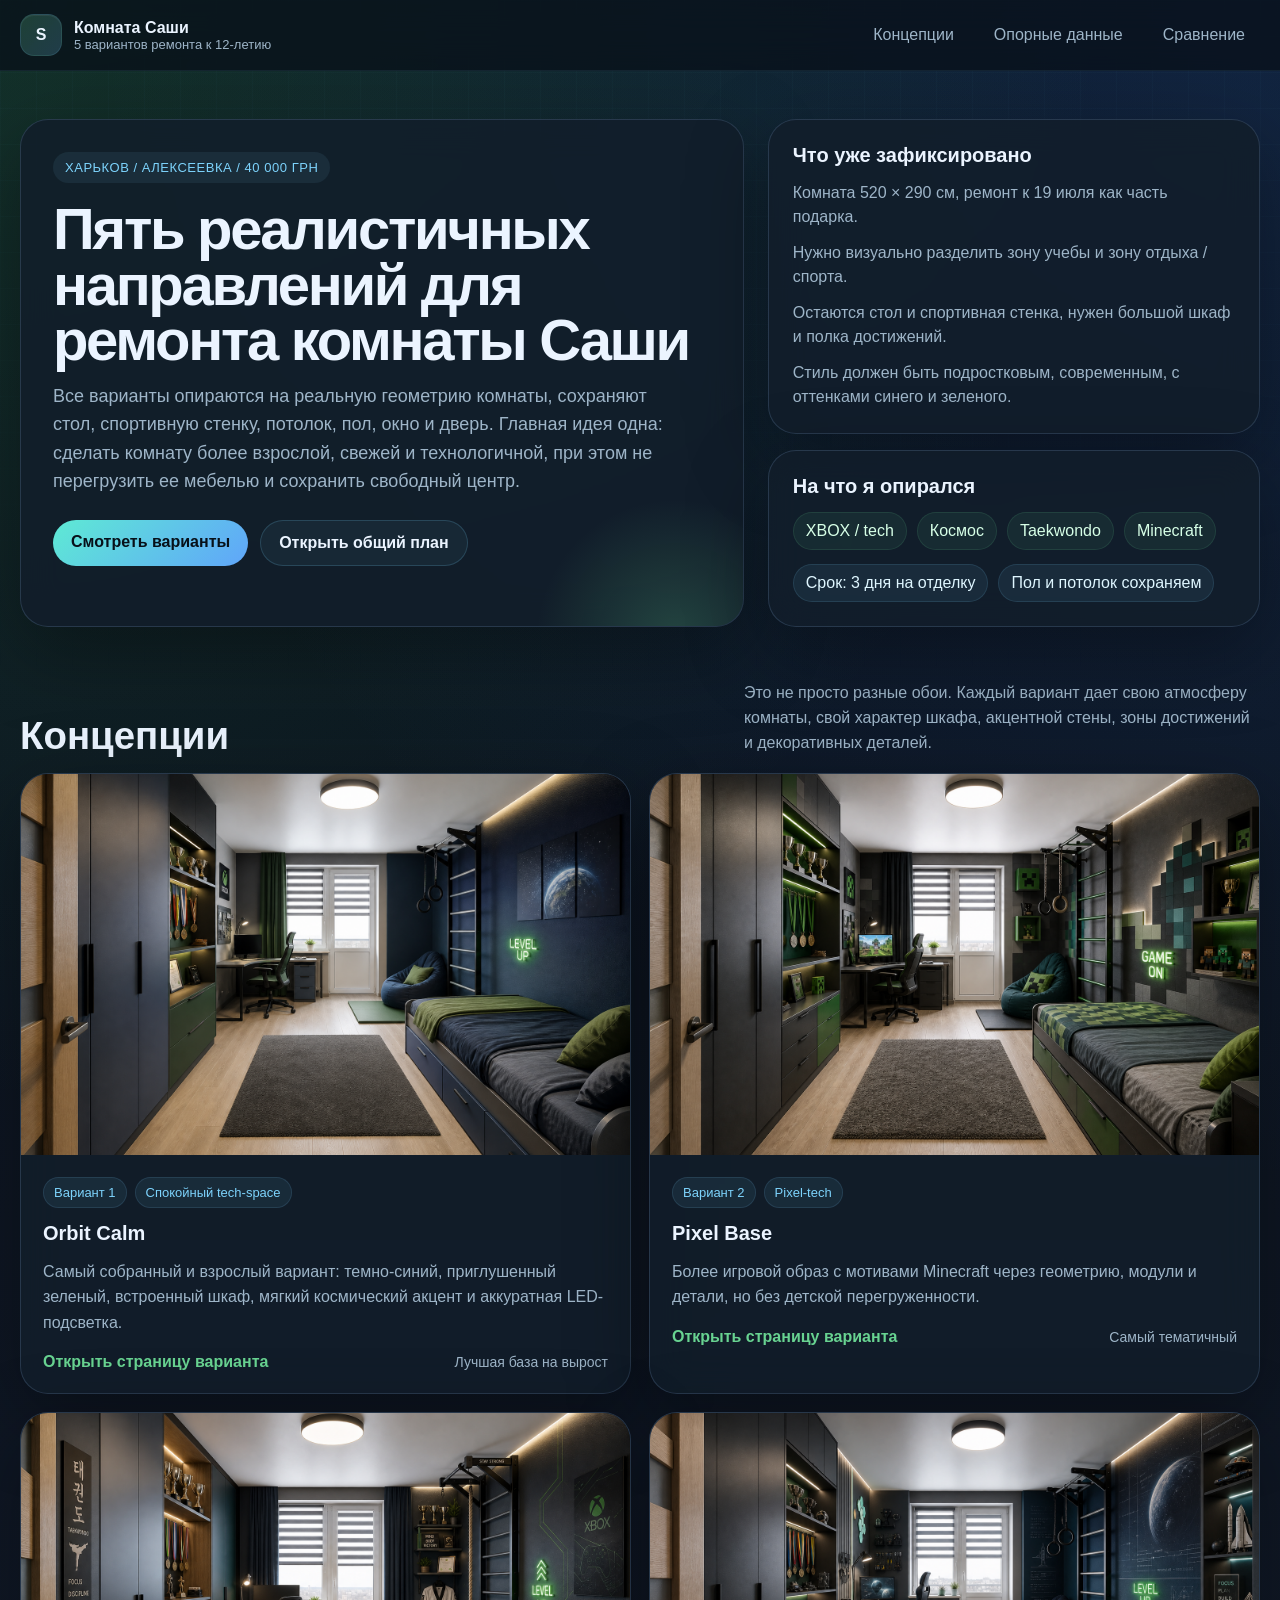
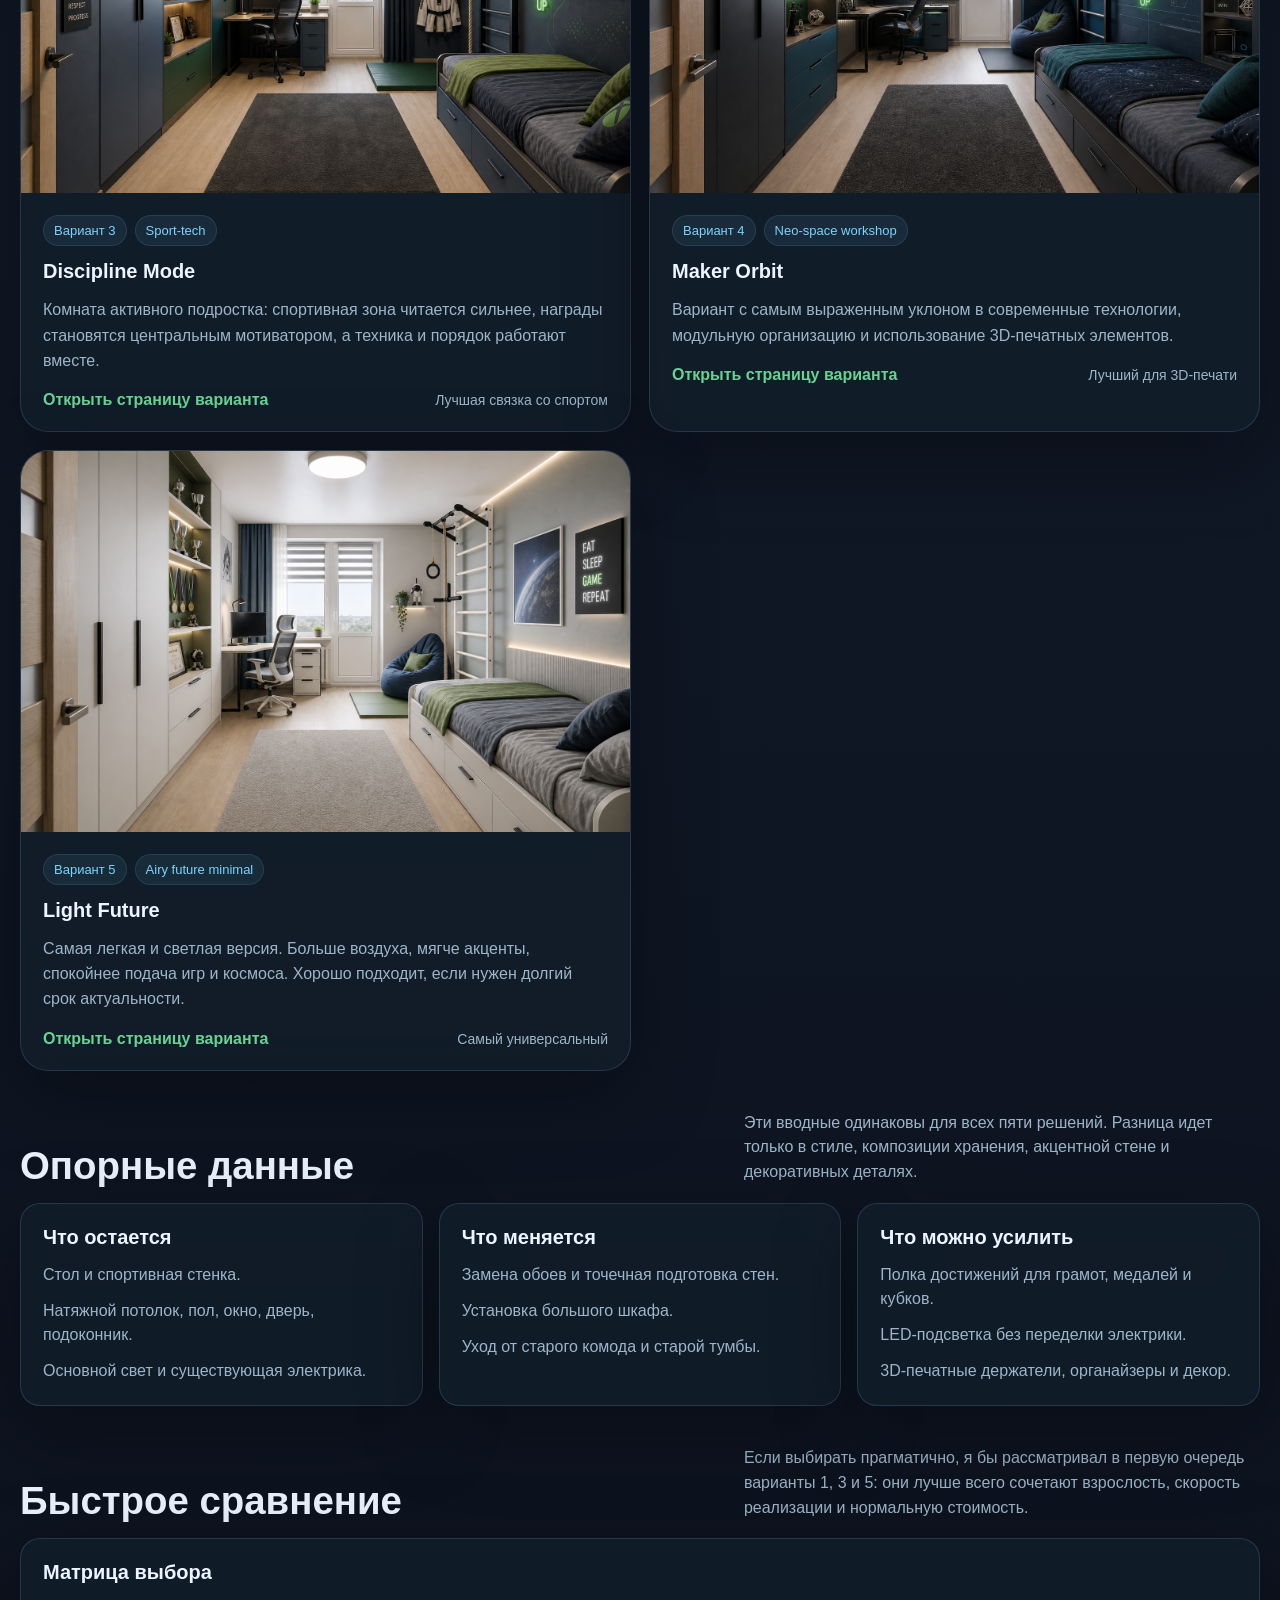
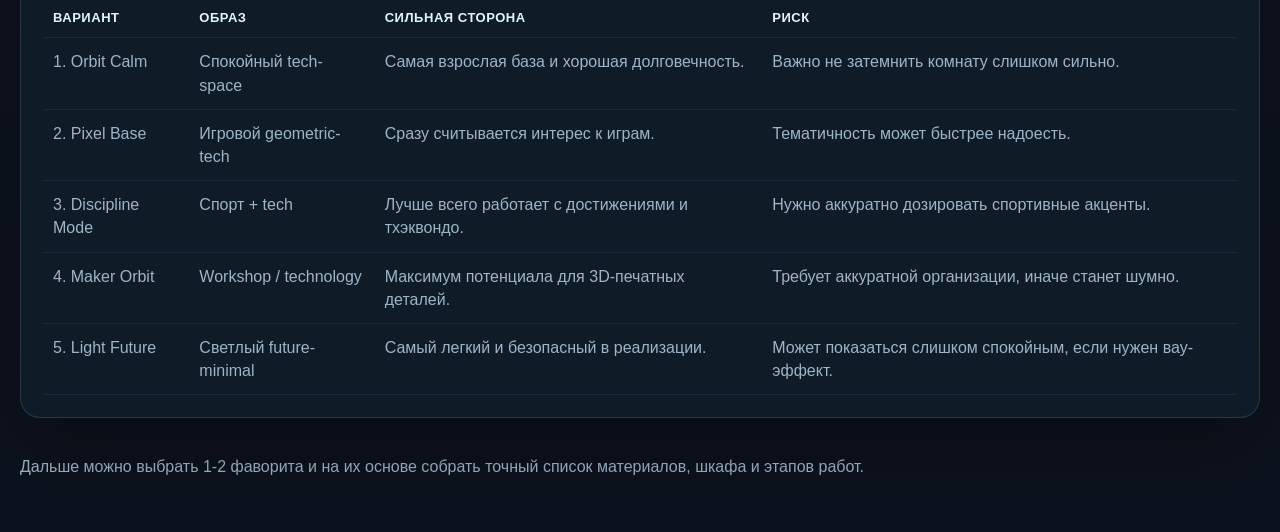
==== web-project/index.html @ 1c7a0336 "Prepare static site for GitHub Pages" ====
<!doctype html>
<html lang="ru">
  <head>
    <meta charset="UTF-8" />
    <meta name="viewport" content="width=device-width, initial-scale=1.0" />
    <title>Ремонт комнаты Саши: 5 концепций</title>
    <link rel="stylesheet" href="./styles.css" />
  </head>
  <body>
    <header class="topbar">
      <div class="shell topbar-inner">
        <div class="brand">
          <div class="brand-mark">S</div>
          <div class="brand-copy">
            <strong>Комната Саши</strong>
            <span>5 вариантов ремонта к 12-летию</span>
          </div>
        </div>
        <nav class="nav">
          <a href="#concepts">Концепции</a>
          <a href="#facts">Опорные данные</a>
          <a href="#compare">Сравнение</a>
        </nav>
      </div>
    </header>

    <main class="shell">
      <section class="hero">
        <article class="hero-card">
          <span class="eyebrow">Харьков / Алексеевка / 40 000 грн</span>
          <h1>Пять реалистичных направлений для ремонта комнаты Саши</h1>
          <p class="lead">
            Все варианты опираются на реальную геометрию комнаты, сохраняют стол, спортивную стенку,
            потолок, пол, окно и дверь. Главная идея одна: сделать комнату более взрослой, свежей и
            технологичной, при этом не перегрузить ее мебелью и сохранить свободный центр.
          </p>
          <div class="hero-actions">
            <a class="button" href="#concepts">Смотреть варианты</a>
            <a class="button-secondary" href="./plan.html">Открыть общий план</a>
          </div>
        </article>

        <div class="hero-side">
          <section class="summary-card">
            <h3>Что уже зафиксировано</h3>
            <ul class="summary-list">
              <li>Комната 520 × 290 см, ремонт к 19 июля как часть подарка.</li>
              <li>Нужно визуально разделить зону учебы и зону отдыха / спорта.</li>
              <li>Остаются стол и спортивная стенка, нужен большой шкаф и полка достижений.</li>
              <li>Стиль должен быть подростковым, современным, с оттенками синего и зеленого.</li>
            </ul>
          </section>

          <section class="summary-card">
            <h3>На что я опирался</h3>
            <div class="tag-row">
              <span class="tag">XBOX / tech</span>
              <span class="tag">Космос</span>
              <span class="tag">Taekwondo</span>
              <span class="tag">Minecraft</span>
            </div>
            <div class="stat-row" style="margin-top: 14px">
              <span class="stat">Срок: 3 дня на отделку</span>
              <span class="stat">Пол и потолок сохраняем</span>
            </div>
          </section>
        </div>
      </section>

      <section class="section" id="concepts">
        <div class="section-head">
          <div>
            <h2>Концепции</h2>
          </div>
          <p>
            Это не просто разные обои. Каждый вариант дает свою атмосферу комнаты, свой характер
            шкафа, акцентной стены, зоны достижений и декоративных деталей.
          </p>
        </div>

        <div class="concept-grid">
          <article class="concept-card">
            <img class="concept-cover" src="./assets/visuals/variant-1/view-1.png" alt="Вариант 1" />
            <div class="concept-body">
              <div class="concept-meta">
                <span class="pill">Вариант 1</span>
                <span class="pill">Спокойный tech-space</span>
              </div>
              <h3>Orbit Calm</h3>
              <p>
                Самый собранный и взрослый вариант: темно-синий, приглушенный зеленый, встроенный
                шкаф, мягкий космический акцент и аккуратная LED-подсветка.
              </p>
              <div class="card-actions">
                <a class="card-link" href="./variant-1.html">Открыть страницу варианта</a>
                <span class="compact-note">Лучшая база на вырост</span>
              </div>
            </div>
          </article>

          <article class="concept-card">
            <img class="concept-cover" src="./assets/visuals/variant-2/view-1.png" alt="Вариант 2" />
            <div class="concept-body">
              <div class="concept-meta">
                <span class="pill">Вариант 2</span>
                <span class="pill">Pixel-tech</span>
              </div>
              <h3>Pixel Base</h3>
              <p>
                Более игровой образ с мотивами Minecraft через геометрию, модули и детали, но без
                детской перегруженности.
              </p>
              <div class="card-actions">
                <a class="card-link" href="./variant-2.html">Открыть страницу варианта</a>
                <span class="compact-note">Самый тематичный</span>
              </div>
            </div>
          </article>

          <article class="concept-card">
            <img class="concept-cover" src="./assets/visuals/variant-3/view-1.png" alt="Вариант 3" />
            <div class="concept-body">
              <div class="concept-meta">
                <span class="pill">Вариант 3</span>
                <span class="pill">Sport-tech</span>
              </div>
              <h3>Discipline Mode</h3>
              <p>
                Комната активного подростка: спортивная зона читается сильнее, награды становятся
                центральным мотиватором, а техника и порядок работают вместе.
              </p>
              <div class="card-actions">
                <a class="card-link" href="./variant-3.html">Открыть страницу варианта</a>
                <span class="compact-note">Лучшая связка со спортом</span>
              </div>
            </div>
          </article>

          <article class="concept-card">
            <img class="concept-cover" src="./assets/visuals/variant-4/view-1.png" alt="Вариант 4" />
            <div class="concept-body">
              <div class="concept-meta">
                <span class="pill">Вариант 4</span>
                <span class="pill">Neo-space workshop</span>
              </div>
              <h3>Maker Orbit</h3>
              <p>
                Вариант с самым выраженным уклоном в современные технологии, модульную организацию и
                использование 3D-печатных элементов.
              </p>
              <div class="card-actions">
                <a class="card-link" href="./variant-4.html">Открыть страницу варианта</a>
                <span class="compact-note">Лучший для 3D-печати</span>
              </div>
            </div>
          </article>

          <article class="concept-card">
            <img class="concept-cover" src="./assets/visuals/variant-5/view-1.png" alt="Вариант 5" />
            <div class="concept-body">
              <div class="concept-meta">
                <span class="pill">Вариант 5</span>
                <span class="pill">Airy future minimal</span>
              </div>
              <h3>Light Future</h3>
              <p>
                Самая легкая и светлая версия. Больше воздуха, мягче акценты, спокойнее подача игр и
                космоса. Хорошо подходит, если нужен долгий срок актуальности.
              </p>
              <div class="card-actions">
                <a class="card-link" href="./variant-5.html">Открыть страницу варианта</a>
                <span class="compact-note">Самый универсальный</span>
              </div>
            </div>
          </article>
        </div>
      </section>

      <section class="section" id="facts">
        <div class="section-head">
          <div>
            <h2>Опорные данные</h2>
          </div>
          <p>
            Эти вводные одинаковы для всех пяти решений. Разница идет только в стиле, композиции
            хранения, акцентной стене и декоративных деталях.
          </p>
        </div>

        <div class="facts">
          <article class="fact-card">
            <h3>Что остается</h3>
            <ul class="bullet-list">
              <li>Стол и спортивная стенка.</li>
              <li>Натяжной потолок, пол, окно, дверь, подоконник.</li>
              <li>Основной свет и существующая электрика.</li>
            </ul>
          </article>

          <article class="fact-card">
            <h3>Что меняется</h3>
            <ul class="bullet-list">
              <li>Замена обоев и точечная подготовка стен.</li>
              <li>Установка большого шкафа.</li>
              <li>Уход от старого комода и старой тумбы.</li>
            </ul>
          </article>

          <article class="fact-card">
            <h3>Что можно усилить</h3>
            <ul class="bullet-list">
              <li>Полка достижений для грамот, медалей и кубков.</li>
              <li>LED-подсветка без переделки электрики.</li>
              <li>3D-печатные держатели, органайзеры и декор.</li>
            </ul>
          </article>
        </div>
      </section>

      <section class="section" id="compare">
        <div class="section-head">
          <div>
            <h2>Быстрое сравнение</h2>
          </div>
          <p>
            Если выбирать прагматично, я бы рассматривал в первую очередь варианты 1, 3 и 5: они
            лучше всего сочетают взрослость, скорость реализации и нормальную стоимость.
          </p>
        </div>

        <article class="matrix">
          <h3>Матрица выбора</h3>
          <table class="matrix-table">
            <thead>
              <tr>
                <th>Вариант</th>
                <th>Образ</th>
                <th>Сильная сторона</th>
                <th>Риск</th>
              </tr>
            </thead>
            <tbody>
              <tr>
                <td>1. Orbit Calm</td>
                <td>Спокойный tech-space</td>
                <td>Самая взрослая база и хорошая долговечность.</td>
                <td>Важно не затемнить комнату слишком сильно.</td>
              </tr>
              <tr>
                <td>2. Pixel Base</td>
                <td>Игровой geometric-tech</td>
                <td>Сразу считывается интерес к играм.</td>
                <td>Тематичность может быстрее надоесть.</td>
              </tr>
              <tr>
                <td>3. Discipline Mode</td>
                <td>Спорт + tech</td>
                <td>Лучше всего работает с достижениями и тхэквондо.</td>
                <td>Нужно аккуратно дозировать спортивные акценты.</td>
              </tr>
              <tr>
                <td>4. Maker Orbit</td>
                <td>Workshop / technology</td>
                <td>Максимум потенциала для 3D-печатных деталей.</td>
                <td>Требует аккуратной организации, иначе станет шумно.</td>
              </tr>
              <tr>
                <td>5. Light Future</td>
                <td>Светлый future-minimal</td>
                <td>Самый легкий и безопасный в реализации.</td>
                <td>Может показаться слишком спокойным, если нужен вау-эффект.</td>
              </tr>
            </tbody>
          </table>
        </article>
      </section>
    </main>

    <footer class="footer shell">
      <p>Дальше можно выбрать 1-2 фаворита и на их основе собрать точный список материалов, шкафа и этапов работ.</p>
    </footer>
  </body>
</html>
---- web-project/styles.css ----
:root {
  --bg: #0f1722;
  --bg-soft: #182433;
  --panel: rgba(18, 30, 43, 0.86);
  --panel-strong: rgba(11, 20, 31, 0.94);
  --line: rgba(153, 199, 255, 0.16);
  --text: #ebf4ff;
  --muted: #9eb5c8;
  --green: #68d391;
  --green-soft: rgba(104, 211, 145, 0.14);
  --blue: #7dd3fc;
  --blue-soft: rgba(125, 211, 252, 0.12);
  --amber: #f7c46c;
  --shadow: 0 24px 80px rgba(0, 0, 0, 0.34);
  --radius-xl: 28px;
  --radius-lg: 20px;
  --radius-md: 14px;
  --font-display: "Segoe UI", "Trebuchet MS", sans-serif;
  --font-body: "Segoe UI", "Arial", sans-serif;
  --max: 1240px;
}

* {
  box-sizing: border-box;
}

html {
  scroll-behavior: smooth;
}

body {
  margin: 0;
  font-family: var(--font-body);
  color: var(--text);
  background:
    radial-gradient(circle at top left, rgba(74, 222, 128, 0.16), transparent 28%),
    radial-gradient(circle at top right, rgba(59, 130, 246, 0.18), transparent 30%),
    linear-gradient(180deg, #09111a 0%, #101826 46%, #0c121d 100%);
  min-height: 100vh;
}

body::before {
  content: "";
  position: fixed;
  inset: 0;
  pointer-events: none;
  background-image:
    linear-gradient(rgba(125, 211, 252, 0.04) 1px, transparent 1px),
    linear-gradient(90deg, rgba(125, 211, 252, 0.04) 1px, transparent 1px);
  background-size: 36px 36px;
  mask-image: linear-gradient(180deg, rgba(255, 255, 255, 0.65), transparent 80%);
}

a {
  color: inherit;
  text-decoration: none;
}

img {
  display: block;
  max-width: 100%;
}

.shell {
  width: min(var(--max), calc(100% - 32px));
  margin: 0 auto;
}

.topbar {
  position: sticky;
  top: 0;
  z-index: 20;
  backdrop-filter: blur(16px);
  background: rgba(9, 17, 26, 0.76);
  border-bottom: 1px solid rgba(125, 211, 252, 0.08);
}

.topbar-inner {
  display: flex;
  align-items: center;
  justify-content: space-between;
  gap: 16px;
  padding: 14px 0;
}

.brand {
  display: flex;
  align-items: center;
  gap: 12px;
}

.brand-mark {
  width: 42px;
  height: 42px;
  border-radius: 14px;
  display: grid;
  place-items: center;
  background: linear-gradient(135deg, rgba(104, 211, 145, 0.22), rgba(125, 211, 252, 0.2));
  border: 1px solid rgba(125, 211, 252, 0.12);
  box-shadow: inset 0 1px 0 rgba(255, 255, 255, 0.06);
  font-weight: 800;
}

.brand-copy strong,
.hero h1,
.section-head h2,
.variant-hero h1 {
  font-family: var(--font-display);
}

.brand-copy span {
  display: block;
  color: var(--muted);
  font-size: 13px;
}

.nav {
  display: flex;
  align-items: center;
  gap: 10px;
  flex-wrap: wrap;
}

.nav a,
.ghost-link {
  padding: 10px 14px;
  border-radius: 999px;
  color: var(--muted);
  border: 1px solid transparent;
  transition: 180ms ease;
}

.nav a:hover,
.ghost-link:hover {
  color: var(--text);
  border-color: rgba(125, 211, 252, 0.16);
  background: rgba(125, 211, 252, 0.06);
}

.hero {
  padding: 48px 0 28px;
  display: grid;
  grid-template-columns: minmax(0, 1.25fr) minmax(340px, 0.85fr);
  gap: 24px;
  align-items: stretch;
}

.hero-card,
.panel,
.concept-card,
.variant-hero,
.gallery-card,
.fact-card,
.matrix,
.summary-card,
.modal-sheet {
  background: var(--panel);
  border: 1px solid var(--line);
  box-shadow: var(--shadow);
  backdrop-filter: blur(18px);
}

.hero-card {
  padding: 32px;
  border-radius: var(--radius-xl);
  position: relative;
  overflow: hidden;
}

.hero-card::after {
  content: "";
  position: absolute;
  inset: auto -10% -30% auto;
  width: 280px;
  height: 280px;
  border-radius: 50%;
  background: radial-gradient(circle, rgba(104, 211, 145, 0.22), transparent 70%);
}

.eyebrow {
  display: inline-flex;
  align-items: center;
  gap: 8px;
  padding: 8px 12px;
  border-radius: 999px;
  background: rgba(125, 211, 252, 0.08);
  color: var(--blue);
  font-size: 13px;
  letter-spacing: 0.04em;
  text-transform: uppercase;
}

.hero h1,
.variant-hero h1 {
  margin: 18px 0 14px;
  font-size: clamp(34px, 5vw, 58px);
  line-height: 0.96;
  letter-spacing: -0.04em;
}

.lead {
  margin: 0;
  max-width: 62ch;
  color: var(--muted);
  font-size: 18px;
  line-height: 1.58;
}

.hero-actions {
  margin-top: 24px;
  display: flex;
  gap: 12px;
  flex-wrap: wrap;
}

.button,
.button-secondary {
  border-radius: 999px;
  padding: 13px 18px;
  font-weight: 700;
  transition: transform 180ms ease, border-color 180ms ease, background 180ms ease;
}

.button {
  background: linear-gradient(135deg, #5eead4, #60a5fa);
  color: #071019;
}

.button-secondary {
  border: 1px solid rgba(125, 211, 252, 0.18);
  color: var(--text);
  background: rgba(125, 211, 252, 0.06);
}

.button:hover,
.button-secondary:hover {
  transform: translateY(-1px);
}

.hero-side {
  display: grid;
  gap: 16px;
}

.summary-card {
  border-radius: var(--radius-xl);
  padding: 24px;
}

.summary-card h3,
.concept-card h3,
.fact-card h3,
.gallery-card h3,
.matrix h3 {
  margin: 0 0 14px;
  font-size: 20px;
}

.summary-list,
.bullet-list,
.matrix-list {
  margin: 0;
  padding: 0;
  list-style: none;
  display: grid;
  gap: 12px;
}

.summary-list li,
.bullet-list li,
.matrix-list li {
  color: var(--muted);
  line-height: 1.5;
}

.tag-row,
.stat-row {
  display: flex;
  flex-wrap: wrap;
  gap: 10px;
}

.tag,
.stat {
  display: inline-flex;
  align-items: center;
  gap: 8px;
  padding: 9px 12px;
  border-radius: 999px;
  background: rgba(104, 211, 145, 0.08);
  color: #d7ffe7;
  border: 1px solid rgba(104, 211, 145, 0.12);
}

.stat {
  background: rgba(125, 211, 252, 0.08);
  color: #dff6ff;
  border-color: rgba(125, 211, 252, 0.12);
}

.section {
  padding: 26px 0 14px;
}

.section-head {
  display: flex;
  justify-content: space-between;
  gap: 18px;
  align-items: end;
  margin-bottom: 18px;
}

.section-head h2 {
  margin: 0;
  font-size: clamp(28px, 3vw, 40px);
  line-height: 1;
}

.section-head p {
  margin: 0;
  max-width: 58ch;
  color: var(--muted);
  line-height: 1.55;
}

.concept-grid {
  display: grid;
  grid-template-columns: repeat(2, minmax(0, 1fr));
  gap: 18px;
}

.concept-card {
  border-radius: var(--radius-xl);
  overflow: hidden;
  position: relative;
}

.concept-cover {
  aspect-ratio: 16 / 10;
  object-fit: cover;
}

.concept-body {
  padding: 22px;
}

.concept-meta {
  display: flex;
  flex-wrap: wrap;
  gap: 8px;
  margin-bottom: 14px;
}

.pill {
  font-size: 13px;
  color: var(--blue);
  background: rgba(125, 211, 252, 0.08);
  border: 1px solid rgba(125, 211, 252, 0.12);
  padding: 7px 10px;
  border-radius: 999px;
}

.concept-card p {
  margin: 0 0 18px;
  color: var(--muted);
  line-height: 1.58;
}

.card-actions {
  display: flex;
  align-items: center;
  justify-content: space-between;
  gap: 12px;
}

.card-link {
  font-weight: 700;
  color: var(--green);
}

.compact-note {
  color: var(--muted);
  font-size: 14px;
}

.facts {
  display: grid;
  grid-template-columns: repeat(3, minmax(0, 1fr));
  gap: 16px;
}

.fact-card,
.matrix {
  border-radius: var(--radius-lg);
  padding: 22px;
}

.matrix {
  margin-top: 16px;
}

.matrix-table {
  width: 100%;
  border-collapse: collapse;
  margin-top: 12px;
}

.matrix-table th,
.matrix-table td {
  text-align: left;
  padding: 12px 10px;
  border-bottom: 1px solid rgba(125, 211, 252, 0.08);
  vertical-align: top;
}

.matrix-table th {
  color: #dff6ff;
  font-size: 13px;
  text-transform: uppercase;
  letter-spacing: 0.04em;
}

.matrix-table td {
  color: var(--muted);
  line-height: 1.45;
}

.variant-hero {
  margin-top: 34px;
  border-radius: var(--radius-xl);
  padding: 28px;
}

.variant-grid {
  display: grid;
  grid-template-columns: minmax(0, 1.1fr) 360px;
  gap: 18px;
  margin: 22px 0 34px;
}

.gallery-card,
.panel {
  border-radius: var(--radius-xl);
  padding: 22px;
}

.gallery-grid {
  display: grid;
  grid-template-columns: repeat(2, minmax(0, 1fr));
  gap: 14px;
}

.gallery-button {
  border: 0;
  padding: 0;
  margin: 0;
  background: transparent;
  cursor: pointer;
  border-radius: 18px;
  overflow: hidden;
  position: relative;
}

.gallery-button img {
  width: 100%;
  aspect-ratio: 16 / 10;
  object-fit: cover;
  transition: transform 220ms ease;
}

.gallery-button:hover img {
  transform: scale(1.03);
}

.gallery-label {
  position: absolute;
  left: 10px;
  bottom: 10px;
  padding: 7px 10px;
  border-radius: 999px;
  background: rgba(9, 17, 26, 0.7);
  color: white;
  font-size: 13px;
}

.panel-block + .panel-block {
  margin-top: 18px;
  padding-top: 18px;
  border-top: 1px solid rgba(125, 211, 252, 0.08);
}

.panel h3 {
  margin: 0 0 12px;
  font-size: 18px;
}

.panel p {
  margin: 0;
  color: var(--muted);
  line-height: 1.56;
}

.footer {
  padding: 26px 0 56px;
  color: var(--muted);
}

.footer p {
  margin: 0;
}

.modal {
  position: fixed;
  inset: 0;
  background: rgba(4, 9, 14, 0.84);
  display: none;
  align-items: center;
  justify-content: center;
  padding: 18px;
  z-index: 100;
}

.modal.is-open {
  display: flex;
}

.modal-sheet {
  width: min(1120px, 100%);
  border-radius: 24px;
  overflow: hidden;
}

.modal-bar {
  display: flex;
  align-items: center;
  justify-content: space-between;
  gap: 16px;
  padding: 14px 18px;
  border-bottom: 1px solid rgba(125, 211, 252, 0.08);
  background: var(--panel-strong);
}

.modal-bar strong {
  font-size: 15px;
}

.modal-close {
  border: 0;
  color: var(--text);
  background: rgba(125, 211, 252, 0.08);
  border-radius: 999px;
  padding: 10px 14px;
  cursor: pointer;
}

.modal-body {
  background: #07111a;
}

.modal-body img {
  width: 100%;
  max-height: 82vh;
  object-fit: contain;
}

@media (max-width: 1080px) {
  .hero,
  .variant-grid,
  .facts {
    grid-template-columns: 1fr;
  }

  .concept-grid {
    grid-template-columns: 1fr;
  }
}

@media (max-width: 760px) {
  .shell {
    width: min(var(--max), calc(100% - 20px));
  }

  .topbar-inner,
  .section-head,
  .card-actions {
    align-items: start;
    flex-direction: column;
  }

  .hero-card,
  .summary-card,
  .fact-card,
  .matrix,
  .variant-hero,
  .gallery-card,
  .panel {
    padding: 20px;
  }

  .gallery-grid,
  .matrix-table,
  .matrix-table tbody,
  .matrix-table tr,
  .matrix-table td,
  .matrix-table th {
    display: block;
    width: 100%;
  }

  .matrix-table thead {
    display: none;
  }

  .matrix-table tr {
    padding: 10px 0;
    border-bottom: 1px solid rgba(125, 211, 252, 0.08);
  }

  .matrix-table td {
    padding: 6px 0;
    border: 0;
  }

  .gallery-grid {
    grid-template-columns: 1fr;
  }

  .hero h1,
  .variant-hero h1 {
    font-size: 36px;
  }
}
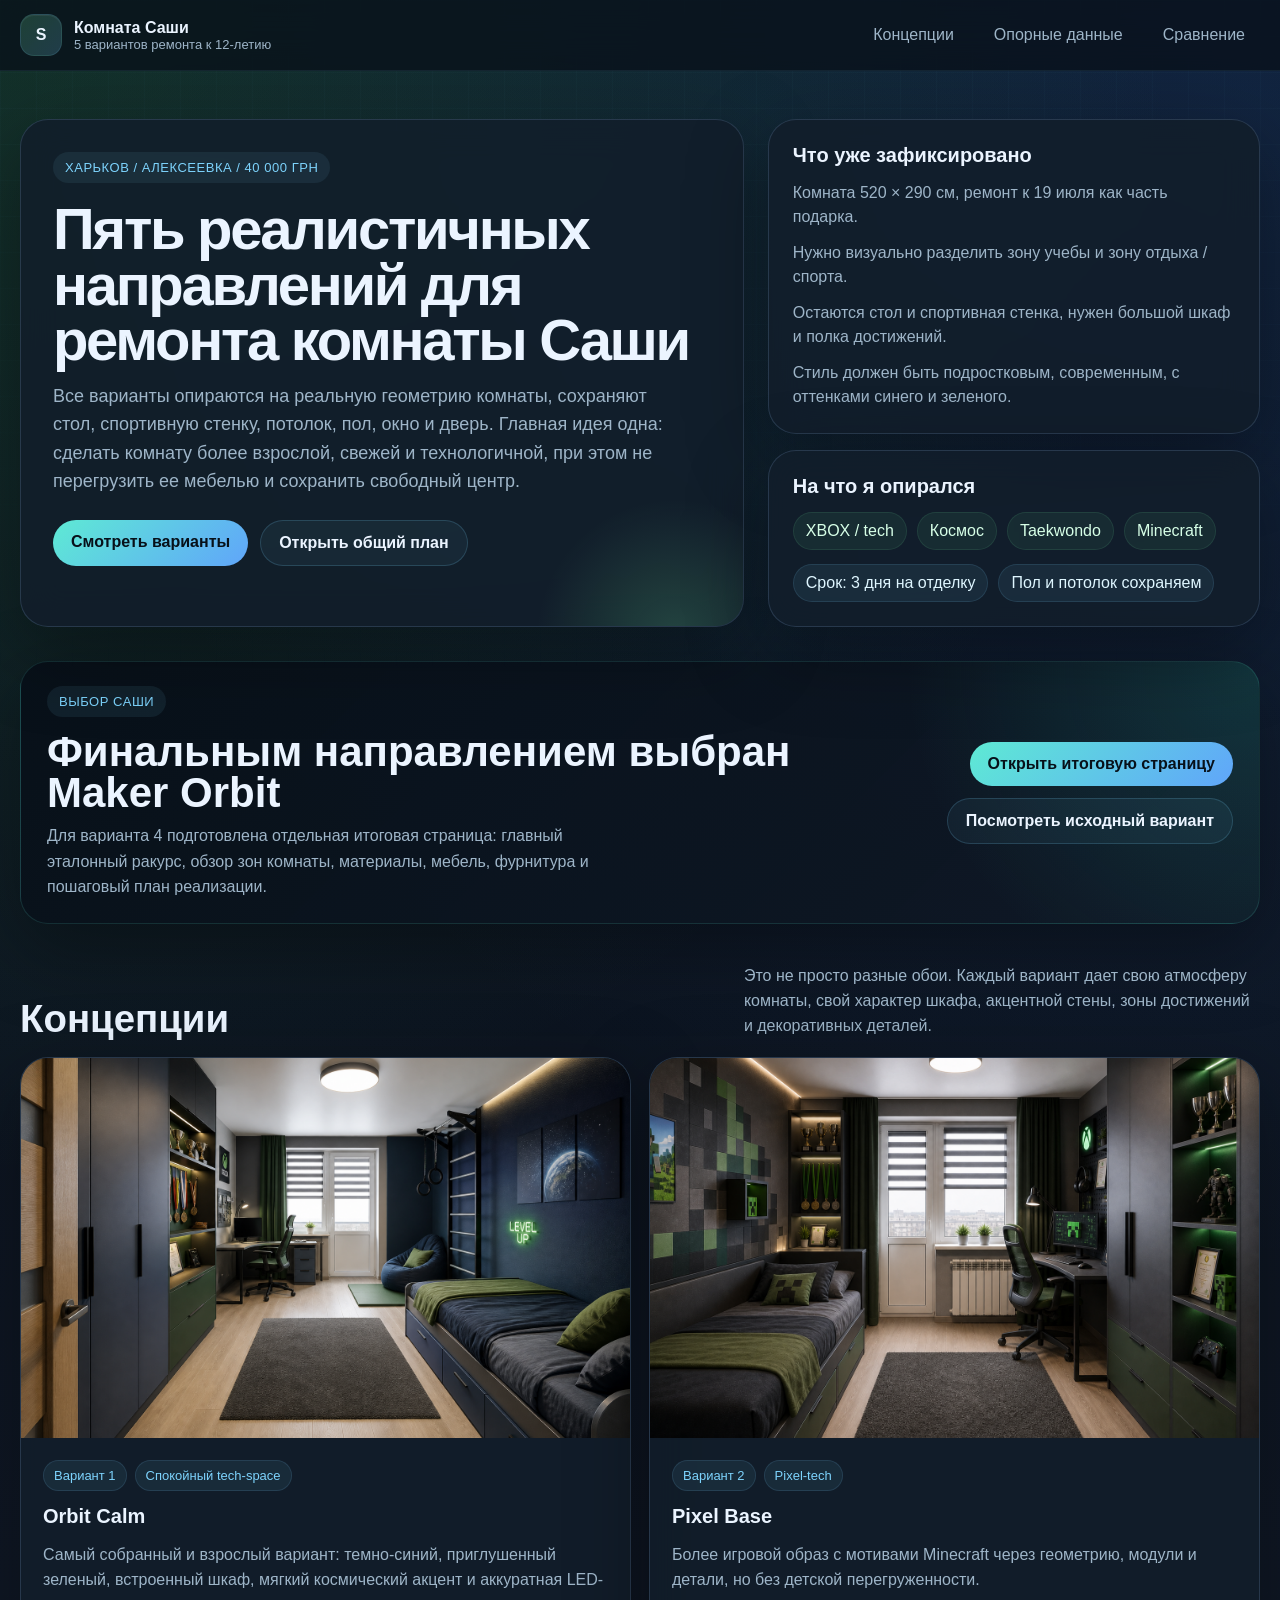
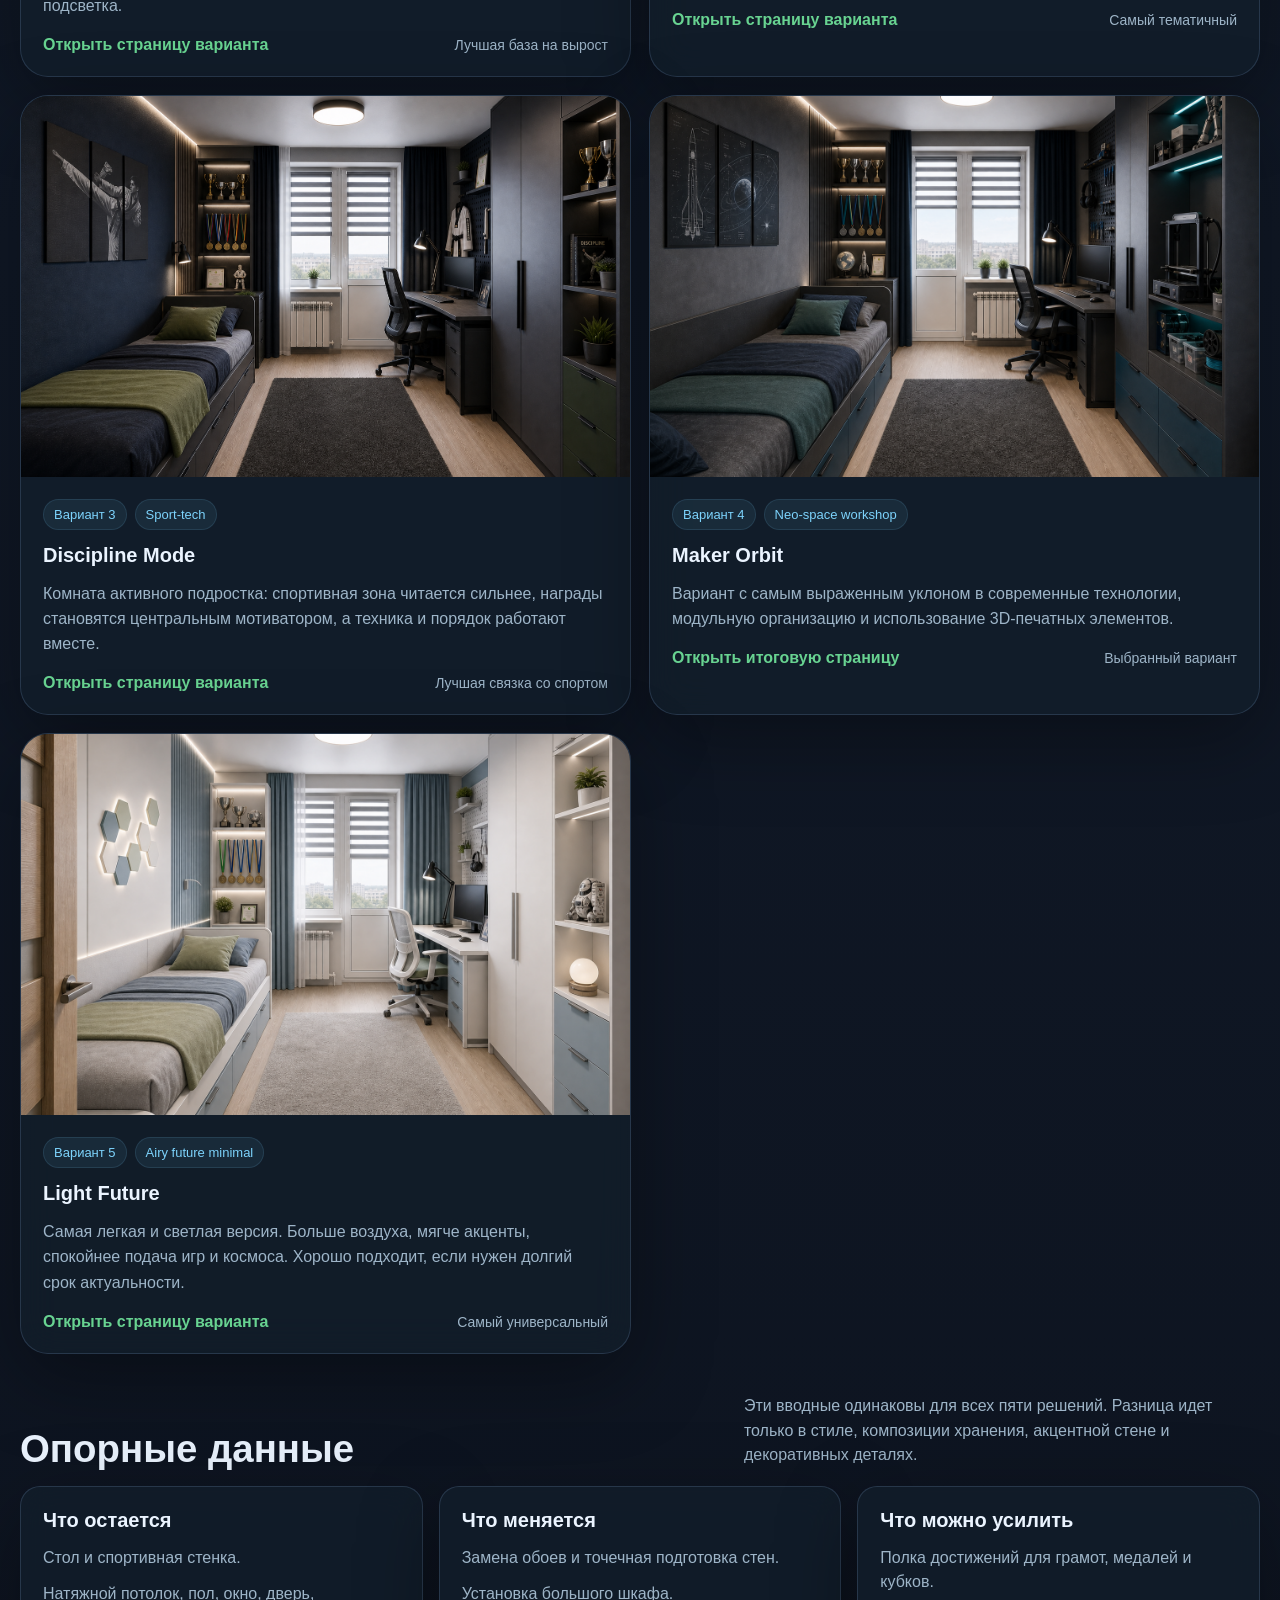
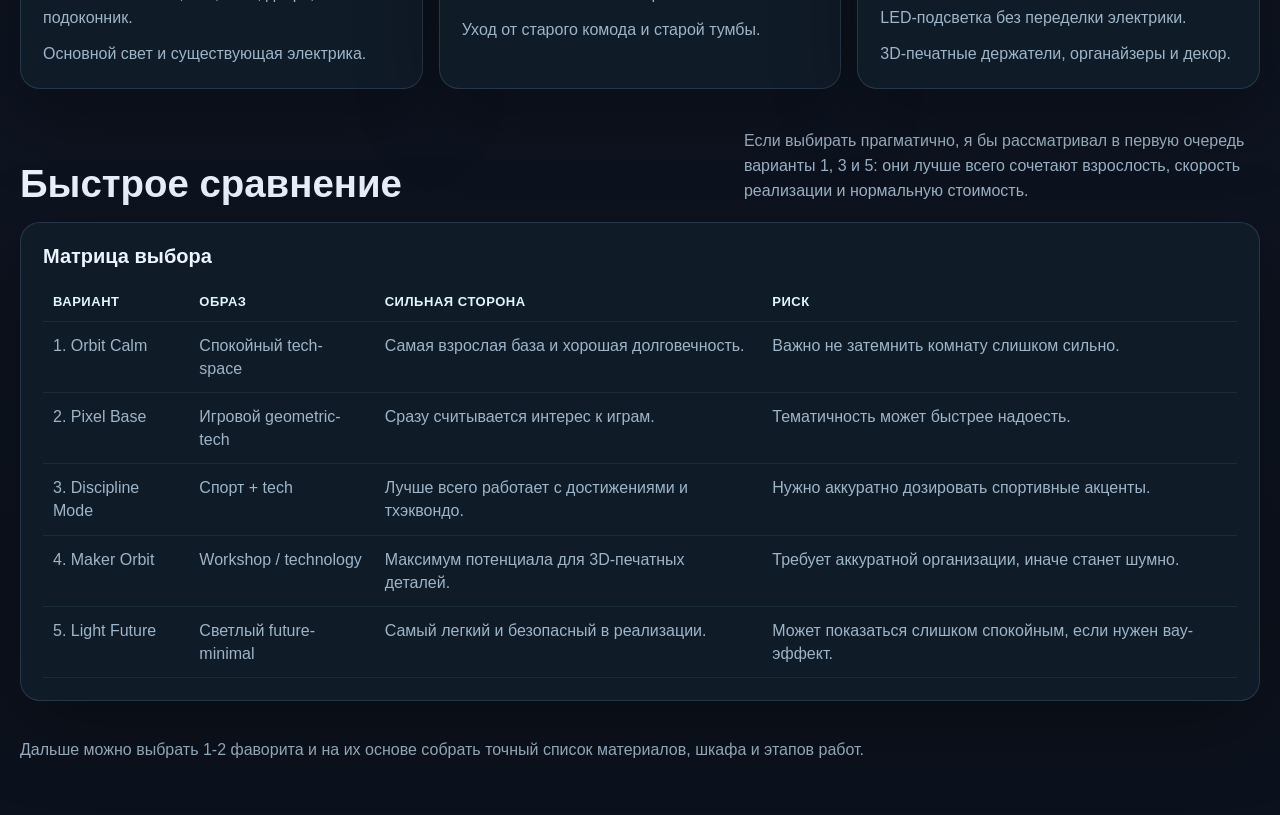
==== commit cebf3d5d: "Update Maker Orbit final page" ====
--- a/web-project/index.html
+++ b/web-project/index.html
@@ -67,6 +67,21 @@
         </div>
       </section>
 
+      <section class="selection-banner">
+        <div class="selection-banner-copy">
+          <span class="eyebrow">Выбор Саши</span>
+          <h2>Финальным направлением выбран <strong>Maker Orbit</strong></h2>
+          <p>
+            Для варианта 4 подготовлена отдельная итоговая страница: главный эталонный ракурс,
+            обзор зон комнаты, материалы, мебель, фурнитура и пошаговый план реализации.
+          </p>
+        </div>
+        <div class="selection-banner-actions">
+          <a class="button" href="./maker-orbit-final.html">Открыть итоговую страницу</a>
+          <a class="button-secondary" href="./variant-4.html">Посмотреть исходный вариант</a>
+        </div>
+      </section>
+
       <section class="section" id="concepts">
         <div class="section-head">
           <div>
@@ -149,8 +164,8 @@
                 использование 3D-печатных элементов.
               </p>
               <div class="card-actions">
-                <a class="card-link" href="./variant-4.html">Открыть страницу варианта</a>
-                <span class="compact-note">Лучший для 3D-печати</span>
+                <a class="card-link" href="./maker-orbit-final.html">Открыть итоговую страницу</a>
+                <span class="compact-note">Выбранный вариант</span>
               </div>
             </div>
           </article>
--- a/web-project/styles.css
+++ b/web-project/styles.css
@@ -302,6 +302,42 @@
   padding: 26px 0 14px;
 }
 
+.selection-banner {
+  margin: 6px 0 14px;
+  padding: 24px 26px;
+  border-radius: var(--radius-xl);
+  border: 1px solid rgba(94, 234, 212, 0.14);
+  background:
+    radial-gradient(circle at right top, rgba(45, 212, 191, 0.16), transparent 28%),
+    linear-gradient(135deg, rgba(8, 16, 25, 0.96), rgba(15, 25, 38, 0.92));
+  box-shadow: var(--shadow);
+  display: flex;
+  align-items: center;
+  justify-content: space-between;
+  gap: 20px;
+}
+
+.selection-banner h2 {
+  margin: 14px 0 10px;
+  font-size: clamp(28px, 4vw, 42px);
+  line-height: 0.98;
+  font-family: var(--font-display);
+}
+
+.selection-banner p {
+  margin: 0;
+  max-width: 66ch;
+  color: var(--muted);
+  line-height: 1.58;
+}
+
+.selection-banner-actions {
+  display: flex;
+  gap: 12px;
+  flex-wrap: wrap;
+  justify-content: flex-end;
+}
+
 .section-head {
   display: flex;
   justify-content: space-between;
@@ -563,8 +599,224 @@
   object-fit: contain;
 }
 
+.maker-final-page {
+  --bg: #0b1016;
+  --bg-soft: #111821;
+  --panel: rgba(13, 18, 26, 0.9);
+  --panel-strong: rgba(10, 14, 21, 0.96);
+  --line: rgba(146, 168, 190, 0.18);
+  --text: #edf3f8;
+  --muted: #a2b0bc;
+  --green: #69d4c6;
+  --green-soft: rgba(105, 212, 198, 0.12);
+  --blue: #67d9f0;
+  --blue-soft: rgba(103, 217, 240, 0.14);
+  --amber: #d7b578;
+  --shadow: 0 28px 80px rgba(0, 0, 0, 0.44);
+  background:
+    radial-gradient(circle at top left, rgba(103, 217, 240, 0.12), transparent 26%),
+    radial-gradient(circle at top right, rgba(105, 212, 198, 0.1), transparent 24%),
+    linear-gradient(180deg, #070a0f 0%, #0d1219 42%, #090d14 100%);
+}
+
+.maker-final-page::before {
+  background-image:
+    linear-gradient(rgba(145, 163, 184, 0.03) 1px, transparent 1px),
+    linear-gradient(90deg, rgba(145, 163, 184, 0.03) 1px, transparent 1px);
+}
+
+.final-hero {
+  padding: 42px 0 20px;
+  display: grid;
+  grid-template-columns: minmax(0, 1.3fr) minmax(320px, 0.75fr);
+  gap: 20px;
+  align-items: stretch;
+}
+
+.final-hero-copy,
+.final-hero-panel,
+.spotlight-card,
+.focus-card,
+.detail-card,
+.material-card,
+.spec-card,
+.timeline-card {
+  background: var(--panel);
+  border: 1px solid var(--line);
+  box-shadow: var(--shadow);
+  backdrop-filter: blur(16px);
+}
+
+.final-hero-copy,
+.final-hero-panel {
+  border-radius: 28px;
+  padding: 30px;
+}
+
+.final-hero-copy h1 {
+  margin: 18px 0 16px;
+  font-family: var(--font-display);
+  font-size: clamp(38px, 4.6vw, 64px);
+  line-height: 0.96;
+  letter-spacing: -0.05em;
+}
+
+.signal-row {
+  display: flex;
+  flex-wrap: wrap;
+  gap: 10px;
+  margin-top: 22px;
+}
+
+.spotlight-card {
+  display: block;
+  width: 100%;
+  padding: 0;
+  border-radius: 30px;
+  overflow: hidden;
+}
+
+.spotlight-image {
+  width: 100%;
+  aspect-ratio: 16 / 10;
+  object-fit: cover;
+}
+
+.focus-grid,
+.detail-grid,
+.materials-grid,
+.spec-grid {
+  display: grid;
+  gap: 18px;
+}
+
+.focus-grid {
+  grid-template-columns: repeat(2, minmax(0, 1fr));
+}
+
+.focus-card {
+  border-radius: 24px;
+  overflow: hidden;
+}
+
+.focus-card .gallery-button {
+  display: block;
+}
+
+.focus-card img {
+  width: 100%;
+  aspect-ratio: 16 / 10;
+  object-fit: cover;
+}
+
+.focus-copy {
+  padding: 20px 22px 22px;
+}
+
+.focus-copy h3,
+.detail-card h3,
+.material-card h3,
+.spec-card h3,
+.timeline-card h3 {
+  margin: 0 0 10px;
+  font-size: 21px;
+}
+
+.focus-copy p,
+.detail-card p,
+.material-card p,
+.spec-card p,
+.timeline-card p {
+  margin: 0;
+  color: var(--muted);
+  line-height: 1.58;
+}
+
+.detail-grid {
+  grid-template-columns: repeat(4, minmax(0, 1fr));
+}
+
+.detail-card {
+  border-radius: 24px;
+  padding: 18px;
+}
+
+.detail-visual {
+  height: 210px;
+  border-radius: 18px;
+  margin-bottom: 16px;
+  background-image: url("./assets/visuals/variant-4/view-1.png");
+  background-size: cover;
+  background-repeat: no-repeat;
+  border: 1px solid rgba(255, 255, 255, 0.08);
+}
+
+.detail-bed {
+  background-position: 11% 52%;
+}
+
+.detail-desk {
+  background-position: 77% 48%;
+}
+
+.detail-shelf {
+  background-position: 35% 29%;
+}
+
+.detail-maker {
+  background-position: 93% 34%;
+}
+
+.materials-grid {
+  grid-template-columns: repeat(3, minmax(0, 1fr));
+}
+
+.material-card {
+  border-radius: 24px;
+  padding: 22px;
+}
+
+.spec-grid {
+  grid-template-columns: repeat(3, minmax(0, 1fr));
+}
+
+.spec-card {
+  border-radius: 24px;
+  padding: 22px;
+  position: relative;
+}
+
+.spec-kicker,
+.timeline-step {
+  display: inline-flex;
+  align-items: center;
+  justify-content: center;
+  min-width: 72px;
+  padding: 8px 12px;
+  border-radius: 999px;
+  background: rgba(103, 217, 240, 0.08);
+  border: 1px solid rgba(103, 217, 240, 0.16);
+  color: var(--blue);
+  font-size: 13px;
+  text-transform: uppercase;
+  letter-spacing: 0.06em;
+  margin-bottom: 14px;
+}
+
+.timeline {
+  display: grid;
+  grid-template-columns: repeat(2, minmax(0, 1fr));
+  gap: 18px;
+}
+
+.timeline-card {
+  border-radius: 24px;
+  padding: 24px;
+}
+
 @media (max-width: 1080px) {
   .hero,
+  .final-hero,
   .variant-grid,
   .facts {
     grid-template-columns: 1fr;
@@ -573,6 +825,19 @@
   .concept-grid {
     grid-template-columns: 1fr;
   }
+
+  .detail-grid,
+  .materials-grid,
+  .spec-grid,
+  .timeline,
+  .focus-grid,
+  .selection-banner {
+    grid-template-columns: 1fr;
+  }
+
+  .selection-banner {
+    display: grid;
+  }
 }
 
 @media (max-width: 760px) {
@@ -582,7 +847,8 @@
 
   .topbar-inner,
   .section-head,
-  .card-actions {
+  .card-actions,
+  .selection-banner-actions {
     align-items: start;
     flex-direction: column;
   }
@@ -593,7 +859,14 @@
   .matrix,
   .variant-hero,
   .gallery-card,
-  .panel {
+  .panel,
+  .selection-banner,
+  .final-hero-copy,
+  .final-hero-panel,
+  .material-card,
+  .spec-card,
+  .timeline-card,
+  .detail-card {
     padding: 20px;
   }
 
@@ -626,7 +899,12 @@
   }
 
   .hero h1,
-  .variant-hero h1 {
+  .variant-hero h1,
+  .final-hero-copy h1 {
     font-size: 36px;
   }
-}
+
+  .detail-visual {
+    height: 190px;
+  }
+}
